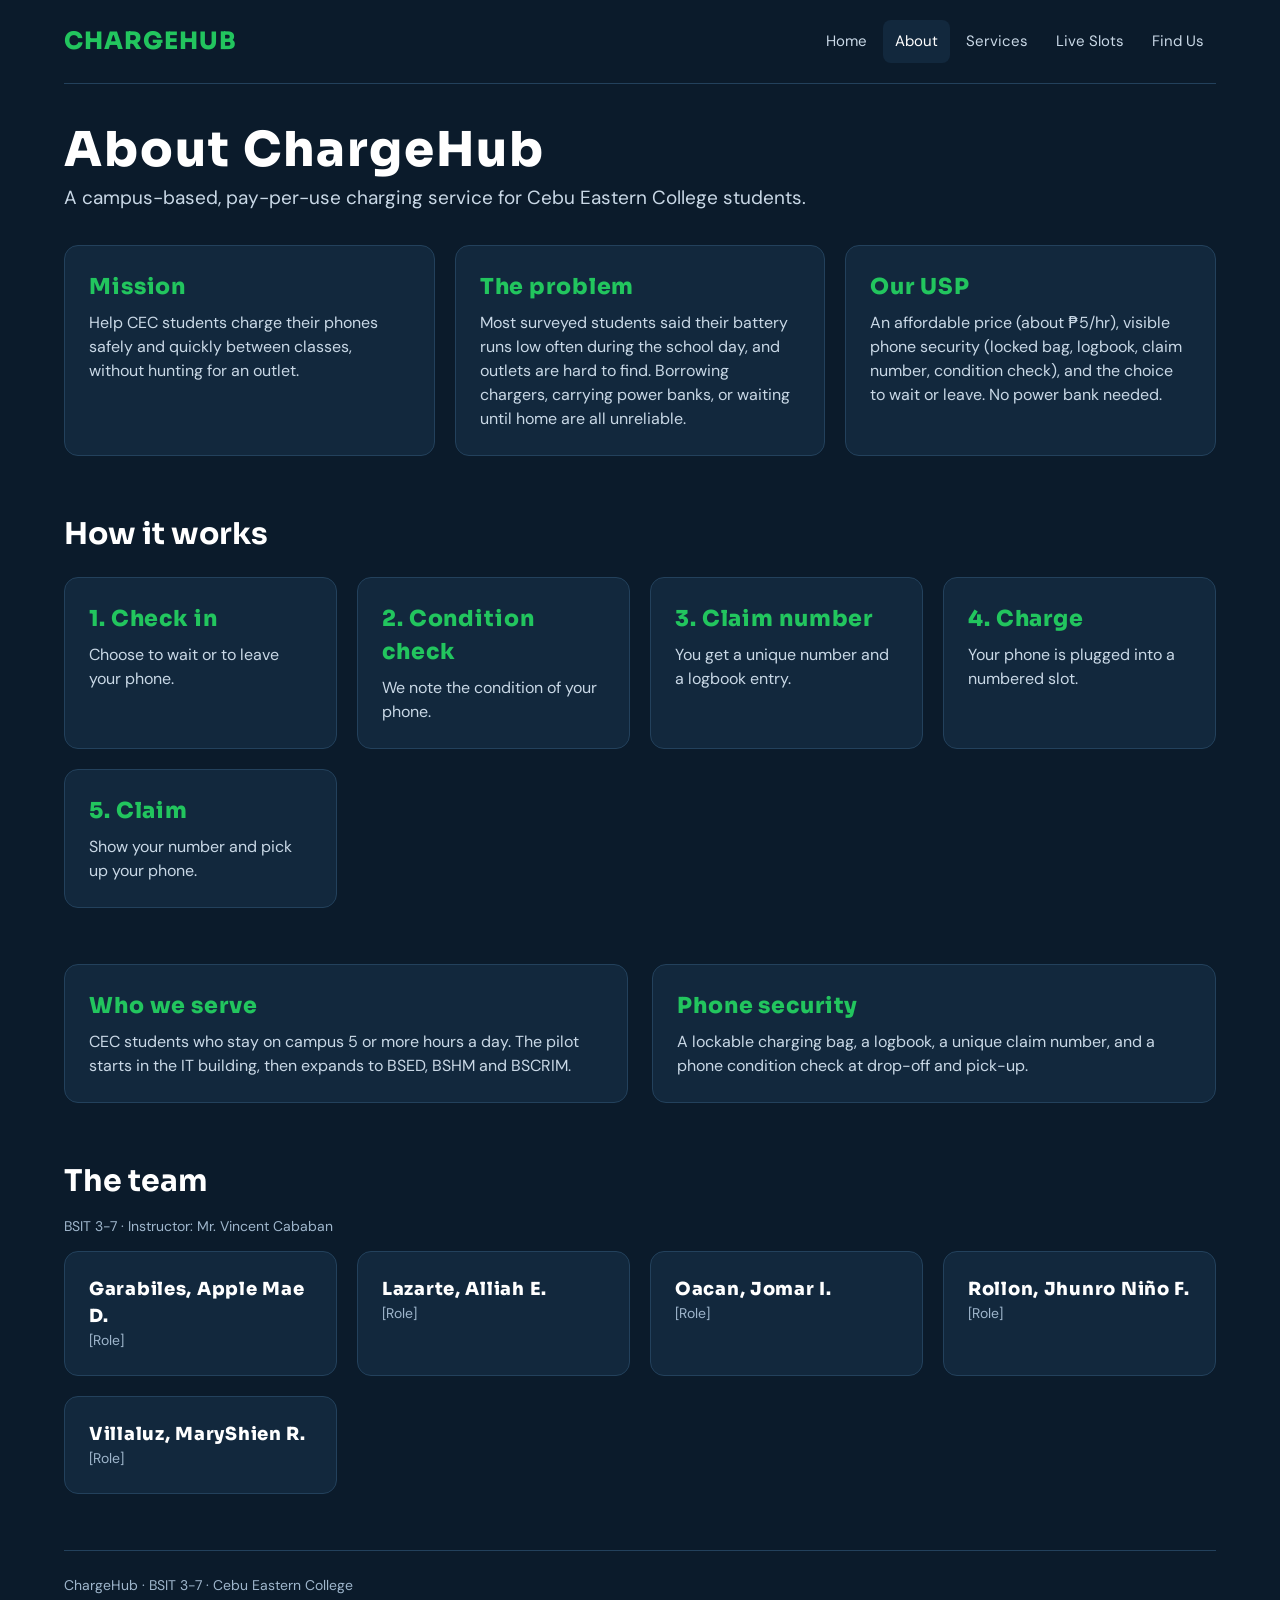
==== about.html @ dcc738d9 "Add landing, home and about pages" ====
<!DOCTYPE html>
<html lang="en">
<head>
<meta charset="UTF-8">
<meta name="viewport" content="width=device-width, initial-scale=1">
<title>About | ChargeHub</title>
<link rel="icon" href="assets/logo.svg" type="image/svg+xml">
<link rel="preconnect" href="https://fonts.googleapis.com">
<link rel="preconnect" href="https://fonts.gstatic.com" crossorigin>
<link rel="stylesheet" href="https://fonts.googleapis.com/css2?family=Sora:wght@600;800&family=DM+Sans:wght@400;500;700&display=swap">
<link rel="stylesheet" href="https://pyscript.net/releases/2024.11.1/core.css">
<link rel="stylesheet" href="css/style.css">
<script type="module" src="https://pyscript.net/releases/2024.11.1/core.js"></script>
</head>
<body>
<div class="w">
<header class="nav"><a class="lg t" href="home.html">CHARGEHUB</a><nav aria-label="Main"><a href="home.html">Home</a><a href="about.html" class="on" aria-current="page">About</a><a href="services.html">Services</a><a href="live-slots.html">Live Slots</a><a href="find-us.html">Find Us</a></nav></header>
<main>
<h1 class="t">About ChargeHub</h1><p class="lead" style="margin-bottom:32px">A campus-based, pay-per-use charging service for Cebu Eastern College students.</p><section><div class="g"><div class="c"><div class="t green" style="font-size:22px">Mission</div><p style="margin:8px 0 0;color:#C9D8E6">Help CEC students charge their phones safely and quickly between classes, without hunting for an outlet.</p></div><div class="c"><div class="t green" style="font-size:22px">The problem</div><p style="margin:8px 0 0;color:#C9D8E6">Most surveyed students said their battery runs low often during the school day, and outlets are hard to find. Borrowing chargers, carrying power banks, or waiting until home are all unreliable.</p></div><div class="c"><div class="t green" style="font-size:22px">Our USP</div><p style="margin:8px 0 0;color:#C9D8E6">An affordable price (about &#8369;5/hr), visible phone security (locked bag, logbook, claim number, condition check), and the choice to wait or leave. No power bank needed.</p></div></div></section><section><h2>How it works</h2><div class="g"><div class="c"><div class="t green" style="font-size:22px">1. Check in</div><p style="margin:8px 0 0;color:#C9D8E6">Choose to wait or to leave your phone.</p></div><div class="c"><div class="t green" style="font-size:22px">2. Condition check</div><p style="margin:8px 0 0;color:#C9D8E6">We note the condition of your phone.</p></div><div class="c"><div class="t green" style="font-size:22px">3. Claim number</div><p style="margin:8px 0 0;color:#C9D8E6">You get a unique number and a logbook entry.</p></div><div class="c"><div class="t green" style="font-size:22px">4. Charge</div><p style="margin:8px 0 0;color:#C9D8E6">Your phone is plugged into a numbered slot.</p></div><div class="c"><div class="t green" style="font-size:22px">5. Claim</div><p style="margin:8px 0 0;color:#C9D8E6">Show your number and pick up your phone.</p></div></div></section><section><div class="r"><div class="c"><div class="t green" style="font-size:22px">Who we serve</div><p style="margin:8px 0 0;color:#C9D8E6">CEC students who stay on campus 5 or more hours a day. The pilot starts in the IT building, then expands to BSED, BSHM and BSCRIM.</p></div><div class="c"><div class="t green" style="font-size:22px">Phone security</div><p style="margin:8px 0 0;color:#C9D8E6">A lockable charging bag, a logbook, a unique claim number, and a phone condition check at drop-off and pick-up.</p></div></div></section><section><h2>The team</h2><p class="m" style="margin-top:-8px">BSIT 3-7 &middot; Instructor: Mr. Vincent Cababan</p><div class="g"><div class="c"><div class="t" style="font-size:18px">Garabiles, Apple Mae D.</div><div class="m">[Role]</div></div><div class="c"><div class="t" style="font-size:18px">Lazarte, Alliah E.</div><div class="m">[Role]</div></div><div class="c"><div class="t" style="font-size:18px">Oacan, Jomar I.</div><div class="m">[Role]</div></div><div class="c"><div class="t" style="font-size:18px">Rollon, Jhunro Ni&ntilde;o F.</div><div class="m">[Role]</div></div><div class="c"><div class="t" style="font-size:18px">Villaluz, MaryShien R.</div><div class="m">[Role]</div></div></div></section>
</main>
<footer class="foot m">ChargeHub &middot; BSIT 3-7 &middot; Cebu Eastern College</footer>
</div>
<script type="py" src="py/about.py" config='{"files":{"py/storage.py":"./storage.py"}}'></script>
</body>
</html>
---- css/style.css ----
/* ChargeHub shared styles: used by every page (public and operator). */
*,*::before,*::after{box-sizing:border-box}
html{scroll-behavior:smooth}
body{margin:0;background:#0B1B2B;color:#fff;font-family:'DM Sans',system-ui,sans-serif;line-height:1.5}
a{color:inherit;text-decoration:none}
:focus-visible{outline:3px solid #FBBF24;outline-offset:2px}
.w{max-width:1200px;margin:0 auto;padding:0 24px 48px}
.locked .w{display:none}

/* Navigation */
.nav{display:flex;flex-wrap:wrap;align-items:center;justify-content:space-between;gap:12px;padding:20px 0;border-bottom:1px solid #23415C;margin-bottom:40px}
.nav nav{display:flex;flex-wrap:wrap;gap:4px}
.nav nav a{padding:10px 12px;font-size:15px;color:#C9D8E6;border-radius:8px}
.nav nav a:hover,.nav nav a.on{background:#12283D;color:#fff}
.nav .brand-row{display:flex;align-items:center;gap:12px}
.lg{font-size:24px;color:#22C55E}

/* Type */
.t{font-family:Sora,sans-serif;font-weight:800;letter-spacing:.04em}
h1{font-family:Sora,sans-serif;font-size:clamp(32px,5vw,48px);line-height:1.1;margin:0 0 8px}
h2{font-family:Sora,sans-serif;font-size:clamp(24px,3.5vw,30px);margin:0 0 20px}
.lead{font-size:19px;color:#C9D8E6;margin:0}
.m{color:#9FB6CC;font-size:14px}
.big{font-size:clamp(24px,4vw,30px)}
.green{color:#22C55E}
section{margin-bottom:56px}

/* Cards, grids, pills */
.c{background:#12283D;border:1px solid #23415C;border-radius:14px;padding:24px}
.col{display:flex;flex-direction:column;gap:12px}
.g{display:grid;grid-template-columns:repeat(auto-fit,minmax(260px,1fr));gap:20px}
.r{display:flex;flex-wrap:wrap;gap:24px}.r>*{flex:1 1 320px}
.sl{background:#12283D;border:1px solid #23415C;border-radius:12px;padding:16px;display:flex;flex-direction:column;gap:8px}
.p{align-self:flex-start;font-size:12px;font-weight:700;padding:4px 10px;border-radius:99px;letter-spacing:.06em}
.av{background:#22C55E;color:#06210F}.oc{background:#F87171;color:#2A0808}.rd{background:#FBBF24;color:#2A1D00}
.b{height:10px;background:#12283D;border-radius:99px;overflow:hidden}.b i{display:block;height:10px;width:0;background:#22C55E;border-radius:99px;transition:width .4s}

/* Buttons and forms */
.btn{display:inline-block;padding:14px 24px;border-radius:10px;font-weight:700;font-family:inherit;font-size:16px;text-align:center;cursor:pointer;border:0;min-height:44px}
.pr{background:#22C55E;color:#06210F}.pr:hover{background:#4ADE80}
.ol{background:transparent;border:2px solid #23415C;color:#fff}.ol:hover{border-color:#22C55E}
.sm{padding:8px 14px;min-height:36px;font-size:14px}
.f{display:flex;flex-direction:column;gap:6px;font-size:14px;color:#C9D8E6}
input,select,textarea{background:#0B1B2B;border:1px solid #2F5272;color:#fff;border-radius:8px;padding:12px;font:inherit;width:100%;min-height:44px}
textarea{min-height:88px;resize:vertical}
input::placeholder,textarea::placeholder{color:#7F98B0}
.row{display:flex;flex-wrap:wrap;gap:8px}
.msg{padding:14px 16px;border-radius:10px;margin-top:4px}
.msg:empty{display:none}
.ok{background:#0F3A22;border:1px solid #22C55E}
.bad{background:#3A1010;border:1px solid #F87171}

/* Tables */
.sc{overflow-x:auto;padding:8px 16px}
table{width:100%;min-width:560px;border-collapse:collapse;text-align:left}
th{color:#9FB6CC;font-size:14px;padding:12px 8px;font-weight:500}
td{padding:14px 8px;border-top:1px solid #23415C}
tr.today td{color:#22C55E;font-weight:700}

/* Landing */
.landing{display:flex;flex-direction:column;align-items:center;text-align:center;gap:16px;padding:48px 0}
.brand{font-size:clamp(36px,8vw,60px);margin:0}
.video{width:100%;max-width:880px;aspect-ratio:16/9;background:#12283D;border:1px solid #23415C;border-radius:16px;overflow:hidden}
.video video{width:100%;height:100%;display:block;background:#000}
.actions{display:flex;flex-wrap:wrap;gap:16px;justify-content:center;margin-top:16px}
.pulse{animation:pulse 1.4s ease-in-out 3}
@keyframes pulse{50%{box-shadow:0 0 0 10px rgba(34,197,94,.3)}}

/* Hero */
.hero{display:flex;flex-wrap:wrap;gap:48px;align-items:center;padding:24px 0 56px}
.hero>*{flex:1 1 340px}
.hero h1{font-size:clamp(36px,6vw,56px)}
.hero p{font-size:19px;color:#C9D8E6;margin:16px 0 24px}
.foot{margin-top:56px;padding-top:24px;border-top:1px solid #23415C}
.badge{display:inline-block;margin-bottom:24px}
@media (prefers-reduced-motion:reduce){*{animation:none!important;transition:none!important;scroll-behavior:auto!important}}
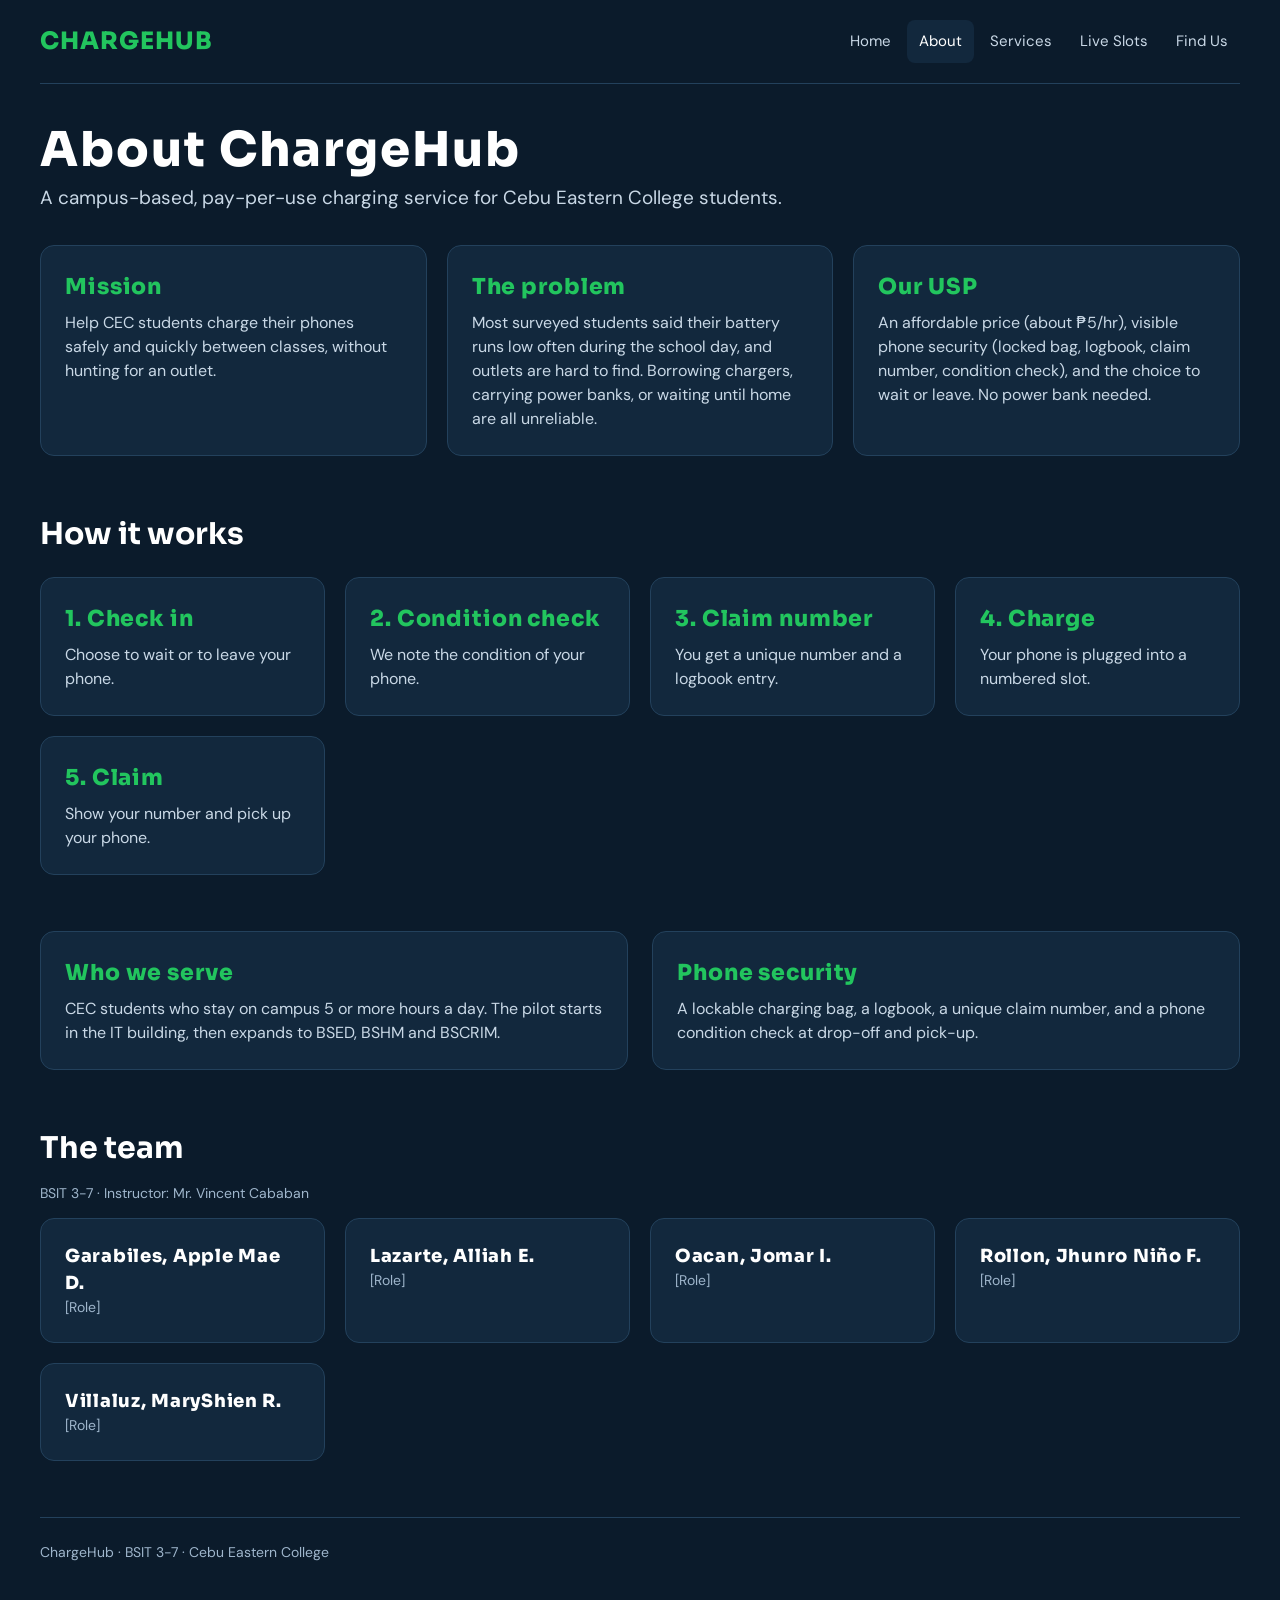
==== commit f5e502f2: "Add official logo and 30-second ad video: assets/logo.png, assets/chargehub-ad.mp4, assets/ad-poster" ====
--- a/about.html
+++ b/about.html
@@ -4,7 +4,7 @@
 <meta charset="UTF-8">
 <meta name="viewport" content="width=device-width, initial-scale=1">
 <title>About | ChargeHub</title>
-<link rel="icon" href="assets/logo.svg" type="image/svg+xml">
+<link rel="icon" href="assets/logo.png" type="image/svg+xml">
 <link rel="preconnect" href="https://fonts.googleapis.com">
 <link rel="preconnect" href="https://fonts.gstatic.com" crossorigin>
 <link rel="stylesheet" href="https://fonts.googleapis.com/css2?family=Sora:wght@600;800&family=DM+Sans:wght@400;500;700&display=swap">
--- a/css/style.css
+++ b/css/style.css
@@ -1,3 +1,5 @@
+
+Style · CSS
 /* ChargeHub shared styles: used by every page (public and operator). */
 *,*::before,*::after{box-sizing:border-box}
 html{scroll-behavior:smooth}
@@ -74,3 +76,9 @@
 .foot{margin-top:56px;padding-top:24px;border-top:1px solid #23415C}
 .badge{display:inline-block;margin-bottom:24px}
 @media (prefers-reduced-motion:reduce){*{animation:none!important;transition:none!important;scroll-behavior:auto!important}}
+
+/* Logo */
+.sr-only{position:absolute;width:1px;height:1px;overflow:hidden;clip:rect(0 0 0 0);white-space:nowrap}
+.logo-big{width:min(260px,60vw);height:auto}
+.nav .lg{display:flex;align-items:center;gap:10px}
+.nav .lg img{border-radius:50%}
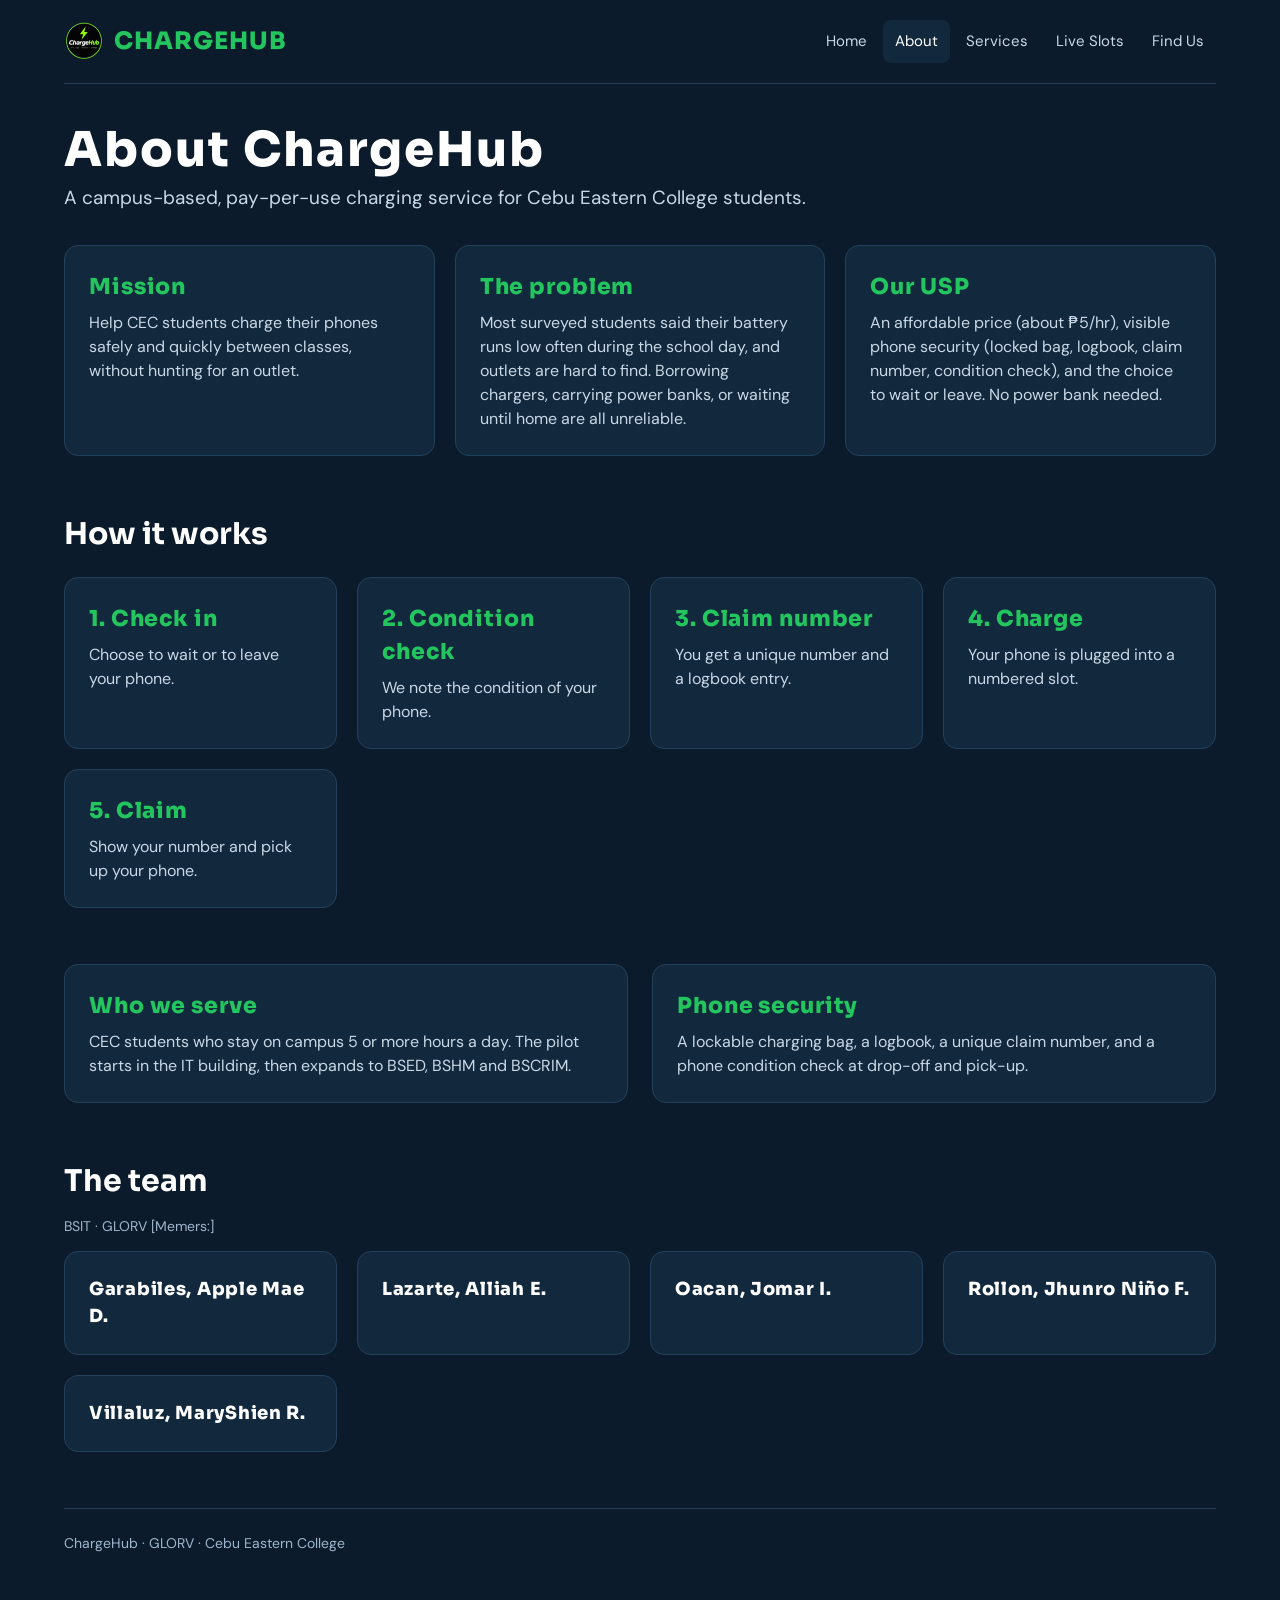
==== commit 81e5d3e5: "Cleaning codes" ====
--- a/about.html
+++ b/about.html
@@ -4,7 +4,7 @@
 <meta charset="UTF-8">
 <meta name="viewport" content="width=device-width, initial-scale=1">
 <title>About | ChargeHub</title>
-<link rel="icon" href="assets/logo.png" type="image/svg+xml">
+<link rel="icon" href="assets/logo.png" type="image/png">
 <link rel="preconnect" href="https://fonts.googleapis.com">
 <link rel="preconnect" href="https://fonts.gstatic.com" crossorigin>
 <link rel="stylesheet" href="https://fonts.googleapis.com/css2?family=Sora:wght@600;800&family=DM+Sans:wght@400;500;700&display=swap">
@@ -14,11 +14,11 @@
 </head>
 <body>
 <div class="w">
-<header class="nav"><a class="lg t" href="home.html">CHARGEHUB</a><nav aria-label="Main"><a href="home.html">Home</a><a href="about.html" class="on" aria-current="page">About</a><a href="services.html">Services</a><a href="live-slots.html">Live Slots</a><a href="find-us.html">Find Us</a></nav></header>
+<header class="nav"><a class="lg t" href="home.html"><img src="assets/logo.png" width="40" height="40" alt="">CHARGEHUB</a><nav aria-label="Main"><a href="home.html">Home</a><a href="about.html" class="on" aria-current="page">About</a><a href="services.html">Services</a><a href="live-slots.html">Live Slots</a><a href="find-us.html">Find Us</a></nav></header>
 <main>
-<h1 class="t">About ChargeHub</h1><p class="lead" style="margin-bottom:32px">A campus-based, pay-per-use charging service for Cebu Eastern College students.</p><section><div class="g"><div class="c"><div class="t green" style="font-size:22px">Mission</div><p style="margin:8px 0 0;color:#C9D8E6">Help CEC students charge their phones safely and quickly between classes, without hunting for an outlet.</p></div><div class="c"><div class="t green" style="font-size:22px">The problem</div><p style="margin:8px 0 0;color:#C9D8E6">Most surveyed students said their battery runs low often during the school day, and outlets are hard to find. Borrowing chargers, carrying power banks, or waiting until home are all unreliable.</p></div><div class="c"><div class="t green" style="font-size:22px">Our USP</div><p style="margin:8px 0 0;color:#C9D8E6">An affordable price (about &#8369;5/hr), visible phone security (locked bag, logbook, claim number, condition check), and the choice to wait or leave. No power bank needed.</p></div></div></section><section><h2>How it works</h2><div class="g"><div class="c"><div class="t green" style="font-size:22px">1. Check in</div><p style="margin:8px 0 0;color:#C9D8E6">Choose to wait or to leave your phone.</p></div><div class="c"><div class="t green" style="font-size:22px">2. Condition check</div><p style="margin:8px 0 0;color:#C9D8E6">We note the condition of your phone.</p></div><div class="c"><div class="t green" style="font-size:22px">3. Claim number</div><p style="margin:8px 0 0;color:#C9D8E6">You get a unique number and a logbook entry.</p></div><div class="c"><div class="t green" style="font-size:22px">4. Charge</div><p style="margin:8px 0 0;color:#C9D8E6">Your phone is plugged into a numbered slot.</p></div><div class="c"><div class="t green" style="font-size:22px">5. Claim</div><p style="margin:8px 0 0;color:#C9D8E6">Show your number and pick up your phone.</p></div></div></section><section><div class="r"><div class="c"><div class="t green" style="font-size:22px">Who we serve</div><p style="margin:8px 0 0;color:#C9D8E6">CEC students who stay on campus 5 or more hours a day. The pilot starts in the IT building, then expands to BSED, BSHM and BSCRIM.</p></div><div class="c"><div class="t green" style="font-size:22px">Phone security</div><p style="margin:8px 0 0;color:#C9D8E6">A lockable charging bag, a logbook, a unique claim number, and a phone condition check at drop-off and pick-up.</p></div></div></section><section><h2>The team</h2><p class="m" style="margin-top:-8px">BSIT 3-7 &middot; Instructor: Mr. Vincent Cababan</p><div class="g"><div class="c"><div class="t" style="font-size:18px">Garabiles, Apple Mae D.</div><div class="m">[Role]</div></div><div class="c"><div class="t" style="font-size:18px">Lazarte, Alliah E.</div><div class="m">[Role]</div></div><div class="c"><div class="t" style="font-size:18px">Oacan, Jomar I.</div><div class="m">[Role]</div></div><div class="c"><div class="t" style="font-size:18px">Rollon, Jhunro Ni&ntilde;o F.</div><div class="m">[Role]</div></div><div class="c"><div class="t" style="font-size:18px">Villaluz, MaryShien R.</div><div class="m">[Role]</div></div></div></section>
+<h1 class="t">About ChargeHub</h1><p class="lead" style="margin-bottom:32px">A campus-based, pay-per-use charging service for Cebu Eastern College students.</p><section><div class="g"><div class="c"><div class="t green" style="font-size:22px">Mission</div><p style="margin:8px 0 0;color:#C9D8E6">Help CEC students charge their phones safely and quickly between classes, without hunting for an outlet.</p></div><div class="c"><div class="t green" style="font-size:22px">The problem</div><p style="margin:8px 0 0;color:#C9D8E6">Most surveyed students said their battery runs low often during the school day, and outlets are hard to find. Borrowing chargers, carrying power banks, or waiting until home are all unreliable.</p></div><div class="c"><div class="t green" style="font-size:22px">Our USP</div><p style="margin:8px 0 0;color:#C9D8E6">An affordable price (about &#8369;5/hr), visible phone security (locked bag, logbook, claim number, condition check), and the choice to wait or leave. No power bank needed.</p></div></div></section><section><h2>How it works</h2><div class="g"><div class="c"><div class="t green" style="font-size:22px">1. Check in</div><p style="margin:8px 0 0;color:#C9D8E6">Choose to wait or to leave your phone.</p></div><div class="c"><div class="t green" style="font-size:22px">2. Condition check</div><p style="margin:8px 0 0;color:#C9D8E6">We note the condition of your phone.</p></div><div class="c"><div class="t green" style="font-size:22px">3. Claim number</div><p style="margin:8px 0 0;color:#C9D8E6">You get a unique number and a logbook entry.</p></div><div class="c"><div class="t green" style="font-size:22px">4. Charge</div><p style="margin:8px 0 0;color:#C9D8E6">Your phone is plugged into a numbered slot.</p></div><div class="c"><div class="t green" style="font-size:22px">5. Claim</div><p style="margin:8px 0 0;color:#C9D8E6">Show your number and pick up your phone.</p></div></div></section><section><div class="r"><div class="c"><div class="t green" style="font-size:22px">Who we serve</div><p style="margin:8px 0 0;color:#C9D8E6">CEC students who stay on campus 5 or more hours a day. The pilot starts in the IT building, then expands to BSED, BSHM and BSCRIM.</p></div><div class="c"><div class="t green" style="font-size:22px">Phone security</div><p style="margin:8px 0 0;color:#C9D8E6">A lockable charging bag, a logbook, a unique claim number, and a phone condition check at drop-off and pick-up.</p></div></div></section><section><h2>The team</h2><p class="m" style="margin-top:-8px">BSIT &middot; GLORV [Memers:]</p><div class="g"><div class="c"><div class="t" style="font-size:18px">Garabiles, Apple Mae D.</div><div class="m"></div></div><div class="c"><div class="t" style="font-size:18px">Lazarte, Alliah E.</div><div class="m"></div></div><div class="c"><div class="t" style="font-size:18px">Oacan, Jomar I.</div><div class="m"></div></div><div class="c"><div class="t" style="font-size:18px">Rollon, Jhunro Ni&ntilde;o F.</div><div class="m"></div></div><div class="c"><div class="t" style="font-size:18px">Villaluz, MaryShien R.</div><div class="m"></div></div></div></section>
 </main>
-<footer class="foot m">ChargeHub &middot; BSIT 3-7 &middot; Cebu Eastern College</footer>
+<footer class="foot m">ChargeHub &middot; GLORV &middot; Cebu Eastern College</footer>
 </div>
 <script type="py" src="py/about.py" config='{"files":{"py/storage.py":"./storage.py"}}'></script>
 </body>
--- a/css/style.css
+++ b/css/style.css
@@ -1,5 +1,3 @@
-
-Style · CSS
 /* ChargeHub shared styles: used by every page (public and operator). */
 *,*::before,*::after{box-sizing:border-box}
 html{scroll-behavior:smooth}
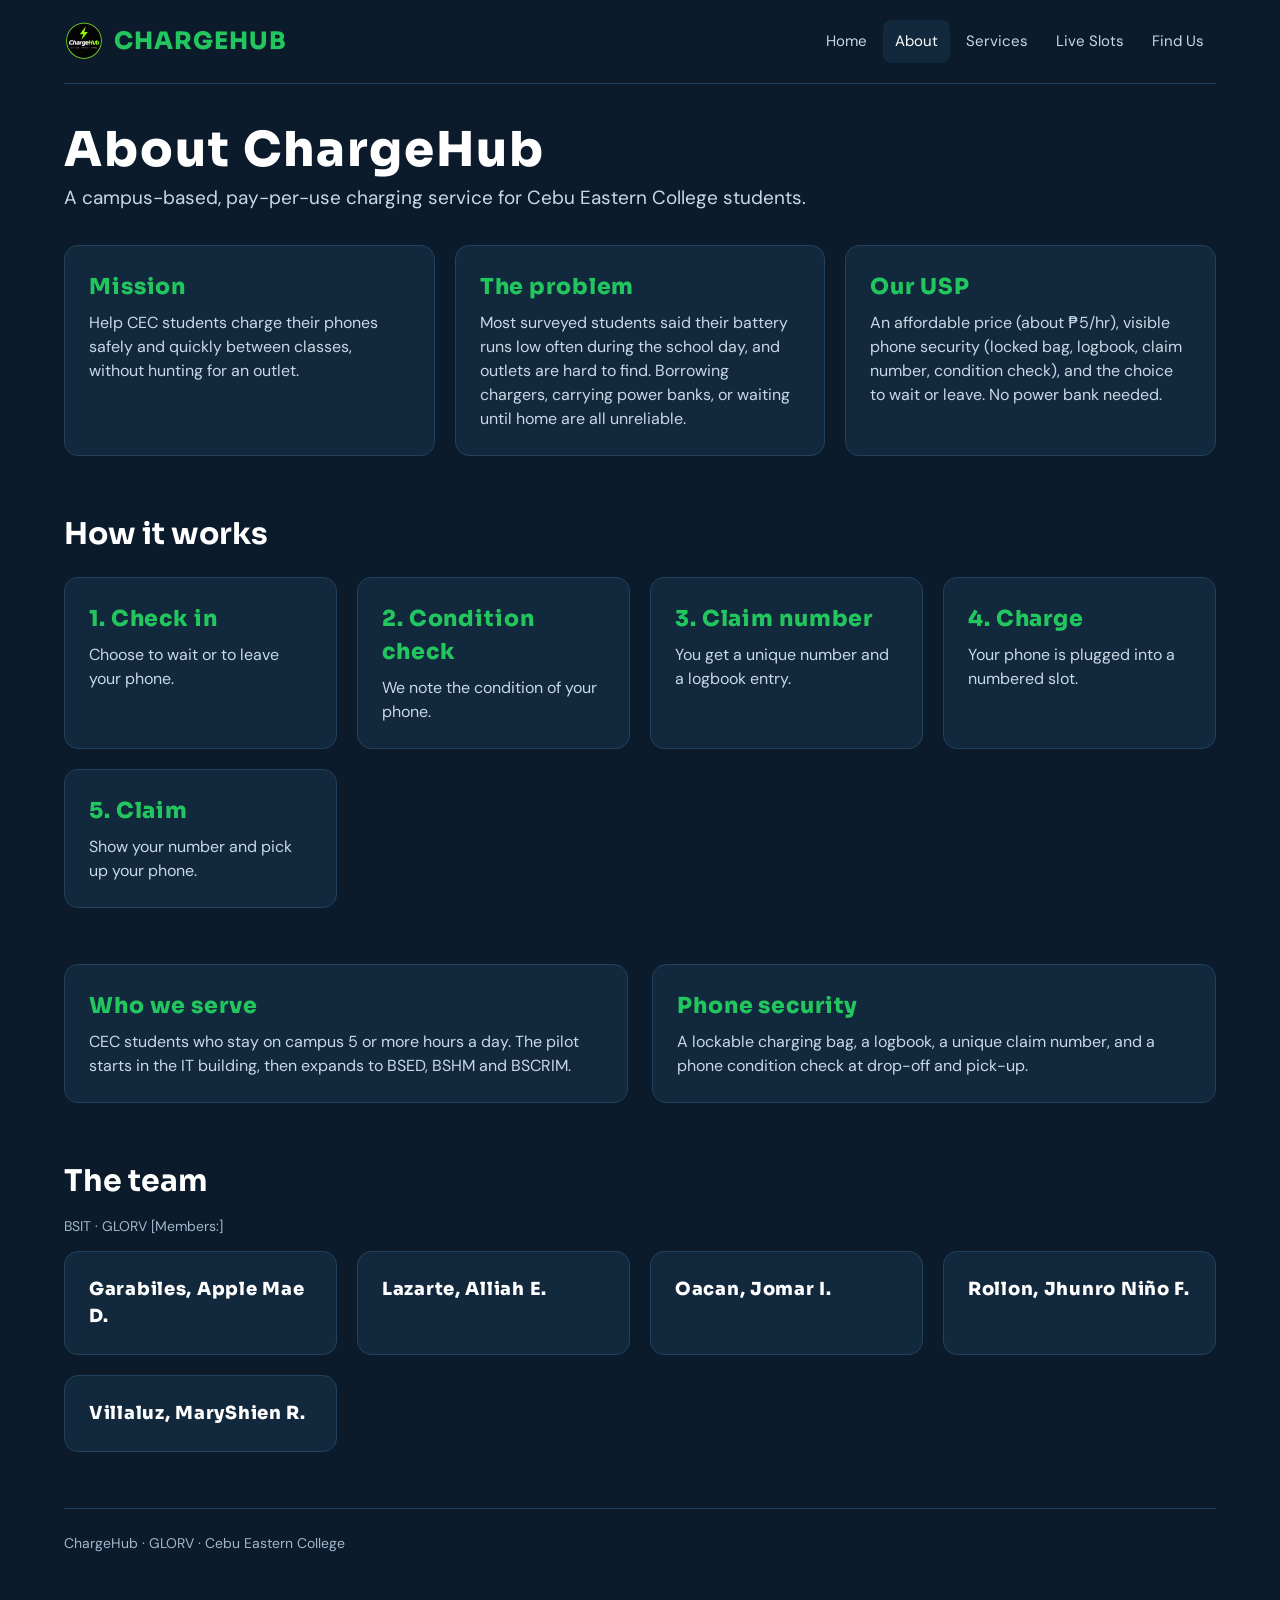
==== commit 722052e6: "Fix Find Us page and update About page" ====
--- a/about.html
+++ b/about.html
@@ -12,14 +12,14 @@
 <link rel="stylesheet" href="css/style.css">
 <script type="module" src="https://pyscript.net/releases/2024.11.1/core.js"></script>
 </head>
-<body>
-<div class="w">
-<header class="nav"><a class="lg t" href="home.html"><img src="assets/logo.png" width="40" height="40" alt="">CHARGEHUB</a><nav aria-label="Main"><a href="home.html">Home</a><a href="about.html" class="on" aria-current="page">About</a><a href="services.html">Services</a><a href="live-slots.html">Live Slots</a><a href="find-us.html">Find Us</a></nav></header>
-<main>
-<h1 class="t">About ChargeHub</h1><p class="lead" style="margin-bottom:32px">A campus-based, pay-per-use charging service for Cebu Eastern College students.</p><section><div class="g"><div class="c"><div class="t green" style="font-size:22px">Mission</div><p style="margin:8px 0 0;color:#C9D8E6">Help CEC students charge their phones safely and quickly between classes, without hunting for an outlet.</p></div><div class="c"><div class="t green" style="font-size:22px">The problem</div><p style="margin:8px 0 0;color:#C9D8E6">Most surveyed students said their battery runs low often during the school day, and outlets are hard to find. Borrowing chargers, carrying power banks, or waiting until home are all unreliable.</p></div><div class="c"><div class="t green" style="font-size:22px">Our USP</div><p style="margin:8px 0 0;color:#C9D8E6">An affordable price (about &#8369;5/hr), visible phone security (locked bag, logbook, claim number, condition check), and the choice to wait or leave. No power bank needed.</p></div></div></section><section><h2>How it works</h2><div class="g"><div class="c"><div class="t green" style="font-size:22px">1. Check in</div><p style="margin:8px 0 0;color:#C9D8E6">Choose to wait or to leave your phone.</p></div><div class="c"><div class="t green" style="font-size:22px">2. Condition check</div><p style="margin:8px 0 0;color:#C9D8E6">We note the condition of your phone.</p></div><div class="c"><div class="t green" style="font-size:22px">3. Claim number</div><p style="margin:8px 0 0;color:#C9D8E6">You get a unique number and a logbook entry.</p></div><div class="c"><div class="t green" style="font-size:22px">4. Charge</div><p style="margin:8px 0 0;color:#C9D8E6">Your phone is plugged into a numbered slot.</p></div><div class="c"><div class="t green" style="font-size:22px">5. Claim</div><p style="margin:8px 0 0;color:#C9D8E6">Show your number and pick up your phone.</p></div></div></section><section><div class="r"><div class="c"><div class="t green" style="font-size:22px">Who we serve</div><p style="margin:8px 0 0;color:#C9D8E6">CEC students who stay on campus 5 or more hours a day. The pilot starts in the IT building, then expands to BSED, BSHM and BSCRIM.</p></div><div class="c"><div class="t green" style="font-size:22px">Phone security</div><p style="margin:8px 0 0;color:#C9D8E6">A lockable charging bag, a logbook, a unique claim number, and a phone condition check at drop-off and pick-up.</p></div></div></section><section><h2>The team</h2><p class="m" style="margin-top:-8px">BSIT &middot; GLORV [Memers:]</p><div class="g"><div class="c"><div class="t" style="font-size:18px">Garabiles, Apple Mae D.</div><div class="m"></div></div><div class="c"><div class="t" style="font-size:18px">Lazarte, Alliah E.</div><div class="m"></div></div><div class="c"><div class="t" style="font-size:18px">Oacan, Jomar I.</div><div class="m"></div></div><div class="c"><div class="t" style="font-size:18px">Rollon, Jhunro Ni&ntilde;o F.</div><div class="m"></div></div><div class="c"><div class="t" style="font-size:18px">Villaluz, MaryShien R.</div><div class="m"></div></div></div></section>
-</main>
-<footer class="foot m">ChargeHub &middot; GLORV &middot; Cebu Eastern College</footer>
-</div>
-<script type="py" src="py/about.py" config='{"files":{"py/storage.py":"./storage.py"}}'></script>
-</body>
+    <body>
+    <div class="w">
+    <header class="nav"><a class="lg t" href="home.html"><img src="assets/logo.png" width="40" height="40" alt="">CHARGEHUB</a><nav aria-label="Main"><a href="home.html">Home</a><a href="about.html" class="on" aria-current="page">About</a><a href="services.html">Services</a><a href="live-slots.html">Live Slots</a><a href="find-us.html">Find Us</a></nav></header>
+    <main>
+    <h1 class="t">About ChargeHub</h1><p class="lead" style="margin-bottom:32px">A campus-based, pay-per-use charging service for Cebu Eastern College students.</p><section><div class="g"><div class="c"><div class="t green" style="font-size:22px">Mission</div><p style="margin:8px 0 0;color:#C9D8E6">Help CEC students charge their phones safely and quickly between classes, without hunting for an outlet.</p></div><div class="c"><div class="t green" style="font-size:22px">The problem</div><p style="margin:8px 0 0;color:#C9D8E6">Most surveyed students said their battery runs low often during the school day, and outlets are hard to find. Borrowing chargers, carrying power banks, or waiting until home are all unreliable.</p></div><div class="c"><div class="t green" style="font-size:22px">Our USP</div><p style="margin:8px 0 0;color:#C9D8E6">An affordable price (about &#8369;5/hr), visible phone security (locked bag, logbook, claim number, condition check), and the choice to wait or leave. No power bank needed.</p></div></div></section><section><h2>How it works</h2><div class="g"><div class="c"><div class="t green" style="font-size:22px">1. Check in</div><p style="margin:8px 0 0;color:#C9D8E6">Choose to wait or to leave your phone.</p></div><div class="c"><div class="t green" style="font-size:22px">2. Condition check</div><p style="margin:8px 0 0;color:#C9D8E6">We note the condition of your phone.</p></div><div class="c"><div class="t green" style="font-size:22px">3. Claim number</div><p style="margin:8px 0 0;color:#C9D8E6">You get a unique number and a logbook entry.</p></div><div class="c"><div class="t green" style="font-size:22px">4. Charge</div><p style="margin:8px 0 0;color:#C9D8E6">Your phone is plugged into a numbered slot.</p></div><div class="c"><div class="t green" style="font-size:22px">5. Claim</div><p style="margin:8px 0 0;color:#C9D8E6">Show your number and pick up your phone.</p></div></div></section><section><div class="r"><div class="c"><div class="t green" style="font-size:22px">Who we serve</div><p style="margin:8px 0 0;color:#C9D8E6">CEC students who stay on campus 5 or more hours a day. The pilot starts in the IT building, then expands to BSED, BSHM and BSCRIM.</p></div><div class="c"><div class="t green" style="font-size:22px">Phone security</div><p style="margin:8px 0 0;color:#C9D8E6">A lockable charging bag, a logbook, a unique claim number, and a phone condition check at drop-off and pick-up.</p></div></div></section><section><h2>The team</h2><p class="m" style="margin-top:-8px">BSIT &middot; GLORV [Members:]</p><div class="g"><div class="c"><div class="t" style="font-size:18px">Garabiles, Apple Mae D.</div><div class="m"></div></div><div class="c"><div class="t" style="font-size:18px">Lazarte, Alliah E.</div><div class="m"></div></div><div class="c"><div class="t" style="font-size:18px">Oacan, Jomar I.</div><div class="m"></div></div><div class="c"><div class="t" style="font-size:18px">Rollon, Jhunro Ni&ntilde;o F.</div><div class="m"></div></div><div class="c"><div class="t" style="font-size:18px">Villaluz, MaryShien R.</div><div class="m"></div></div></div></section>
+    </main>
+    <footer class="foot m">ChargeHub &middot; GLORV &middot; Cebu Eastern College</footer>
+    </div>
+    <script type="py" src="py/about.py" config='{"files":{"py/storage.py":"./storage.py"}}'></script>
+    </body>
 </html>
